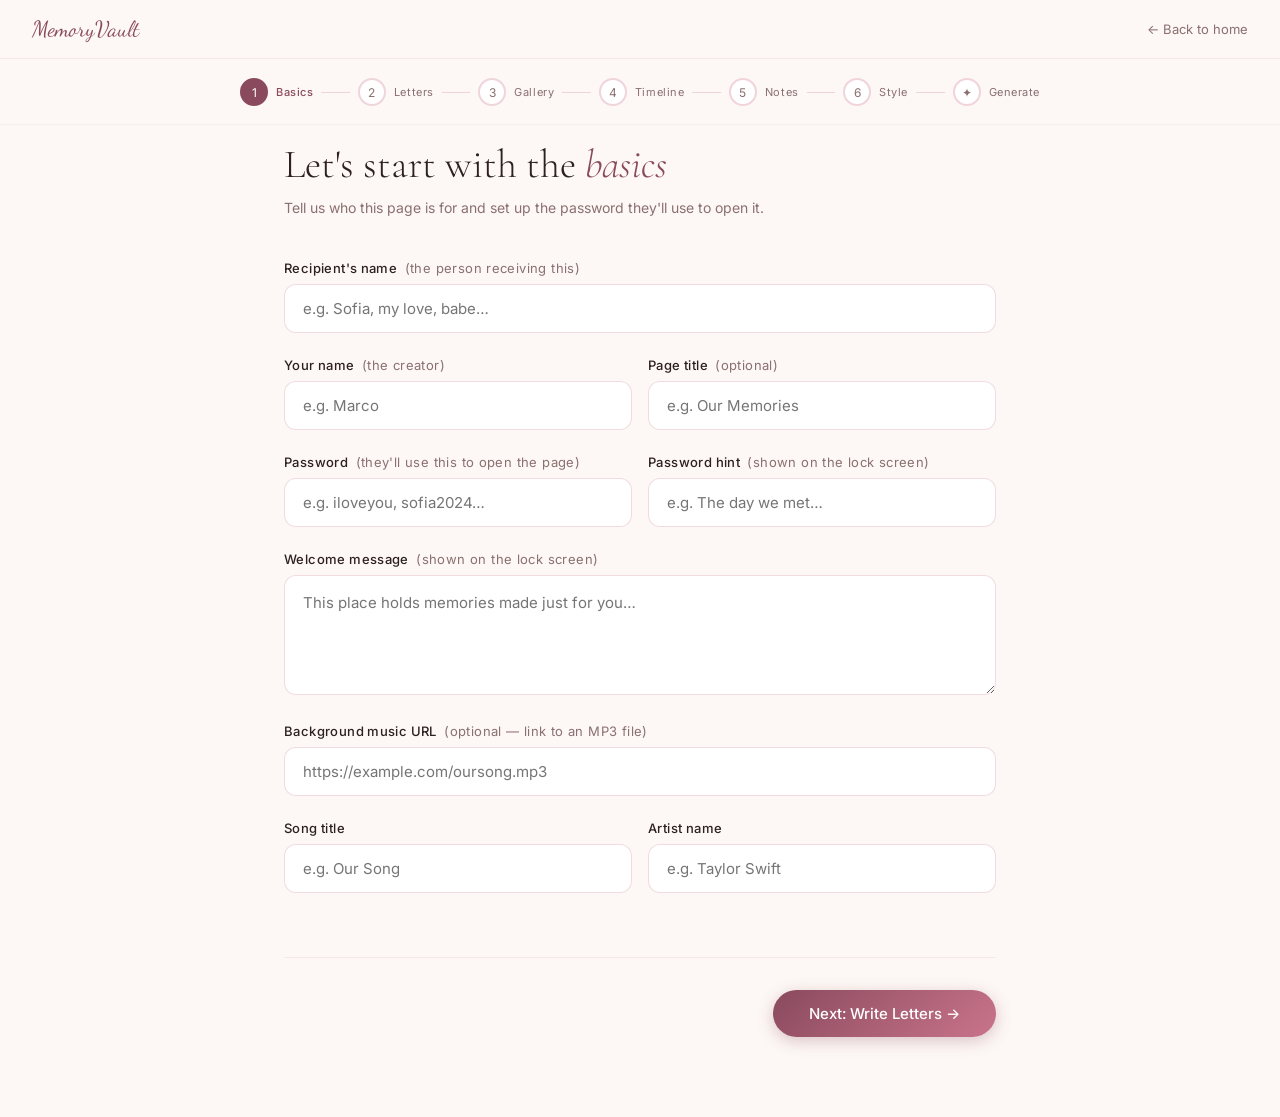
==== create.html @ 29fa3f4a "initial commit" ====
<!DOCTYPE html>
<html lang="en">
<head>
<meta charset="UTF-8">
<meta name="viewport" content="width=device-width, initial-scale=1.0">
<title>Create Your Memory Page — MemoryVault</title>
<link rel="preconnect" href="https://fonts.googleapis.com">
<link rel="preconnect" href="https://fonts.gstatic.com" crossorigin>
<link href="https://fonts.googleapis.com/css2?family=Cormorant+Garamond:ital,wght@0,300;0,400;0,600;1,300;1,400&family=Dancing+Script:wght@500;700&family=Inter:wght@300;400;500&display=swap" rel="stylesheet">
<style>
:root{
  --rose:#c9748a;--rose-light:#f0d4dc;--rose-dark:#8a4a5e;
  --blush:#f9eef1;--ivory:#fdf8f5;--ink:#2d2020;--muted:#8a7070;
  --gold:#c8a96e;--gold-light:#f5ecd8;--warm-light:#ede0d4;
}
*{margin:0;padding:0;box-sizing:border-box;}
body{font-family:'Inter',sans-serif;background:var(--ivory);color:var(--ink);min-height:100vh;}

/* ── TOP BAR ── */
.topbar{
  position:fixed;top:0;left:0;right:0;z-index:100;
  background:rgba(253,248,245,0.92);backdrop-filter:blur(16px);
  border-bottom:1px solid rgba(201,116,138,0.12);
  padding:16px 32px;display:flex;align-items:center;justify-content:space-between;
}
.topbar-logo{font-family:'Dancing Script',cursive;font-size:22px;color:var(--rose-dark);}
.topbar-back{
  font-size:13px;color:var(--muted);text-decoration:none;
  display:flex;align-items:center;gap:6px;transition:color 0.2s;
}
.topbar-back:hover{color:var(--rose-dark);}

/* ── PROGRESS ── */
.progress-wrap{
  position:fixed;top:60px;left:0;right:0;z-index:99;
  background:rgba(253,248,245,0.95);backdrop-filter:blur(8px);
  border-bottom:1px solid rgba(201,116,138,0.08);
  padding:12px 32px;
}
.progress-steps{display:flex;align-items:center;gap:0;max-width:800px;margin:0 auto;}
.pstep{
  display:flex;align-items:center;gap:8px;flex:1;
  cursor:pointer;padding:6px 0;position:relative;
}
.pstep-dot{
  width:28px;height:28px;border-radius:50%;border:2px solid var(--rose-light);
  display:flex;align-items:center;justify-content:center;
  font-size:12px;color:var(--muted);background:white;
  transition:all 0.3s;flex-shrink:0;
}
.pstep.active .pstep-dot{background:var(--rose-dark);border-color:var(--rose-dark);color:white;}
.pstep.done .pstep-dot{background:var(--rose-light);border-color:var(--rose);color:var(--rose-dark);}
.pstep-label{font-size:11px;color:var(--muted);letter-spacing:0.05em;white-space:nowrap;}
.pstep.active .pstep-label{color:var(--rose-dark);font-weight:500;}
.pstep-line{flex:1;height:1px;background:var(--rose-light);margin:0 8px;}
.pstep.done .pstep-line{background:var(--rose);}

/* ── MAIN ── */
.main{padding:140px 24px 80px;max-width:760px;margin:0 auto;}

.step-panel{display:none;}
.step-panel.active{display:block;animation:fadeSlide 0.4s ease;}
@keyframes fadeSlide{from{opacity:0;transform:translateY(16px);}to{opacity:1;transform:translateY(0);}}

.step-heading{
  font-family:'Cormorant Garamond',serif;
  font-size:40px;font-weight:300;color:var(--ink);margin-bottom:8px;
}
.step-heading em{color:var(--rose-dark);}
.step-sub{font-size:14px;color:var(--muted);line-height:1.7;margin-bottom:40px;}

/* ── FORM ELEMENTS ── */
.field{margin-bottom:24px;}
.field label{display:block;font-size:13px;font-weight:500;color:var(--ink);margin-bottom:8px;letter-spacing:0.03em;}
.field label span{color:var(--muted);font-weight:400;margin-left:4px;}
input[type=text],input[type=password],input[type=url],
input[type=email],textarea,select{
  width:100%;background:white;
  border:1.5px solid rgba(201,116,138,0.25);border-radius:12px;
  padding:14px 18px;font-family:'Inter',sans-serif;font-size:15px;color:var(--ink);
  outline:none;transition:border-color 0.25s,box-shadow 0.25s;
  -webkit-appearance:none;
}
input:focus,textarea:focus,select:focus{
  border-color:var(--rose);box-shadow:0 0 0 3px rgba(201,116,138,0.12);
}
textarea{resize:vertical;min-height:120px;line-height:1.7;}
select{cursor:pointer;background-image:url("data:image/svg+xml,%3Csvg xmlns='http://www.w3.org/2000/svg' width='16' height='16' viewBox='0 0 24 24' fill='none' stroke='%238a7070' stroke-width='2'%3E%3Cpath d='M6 9l6 6 6-6'/%3E%3C/svg%3E");background-repeat:no-repeat;background-position:right 14px center;}

.field-row{display:grid;grid-template-columns:1fr 1fr;gap:16px;}
@media(max-width:600px){.field-row{grid-template-columns:1fr;}}

/* ── PHOTO ENTRY ── */
.photo-entries{display:flex;flex-direction:column;gap:16px;}
.photo-entry{
  background:white;border:1.5px solid rgba(201,116,138,0.2);
  border-radius:16px;padding:20px;position:relative;
}
.photo-entry-header{
  display:flex;align-items:center;justify-content:space-between;margin-bottom:16px;
}
.photo-entry-num{
  font-family:'Dancing Script',cursive;font-size:18px;color:var(--rose-dark);
}
.remove-btn{
  background:none;border:none;cursor:pointer;font-size:18px;
  color:var(--muted);transition:color 0.2s;padding:4px;
}
.remove-btn:hover{color:#c0392b;}
.add-btn{
  display:flex;align-items:center;justify-content:center;gap:8px;
  width:100%;padding:14px;border:1.5px dashed rgba(201,116,138,0.35);
  border-radius:12px;background:none;cursor:pointer;
  font-size:14px;color:var(--rose-dark);transition:background 0.2s,border-color 0.2s;
  font-family:'Inter',sans-serif;
}
.add-btn:hover{background:var(--blush);border-color:var(--rose);}

/* ── THEME PICKER ── */
.theme-grid{display:grid;grid-template-columns:repeat(auto-fit,minmax(120px,1fr));gap:12px;margin-top:8px;}
.theme-opt{
  border:2px solid transparent;border-radius:14px;padding:16px 12px;
  text-align:center;cursor:pointer;transition:all 0.25s;background:white;
  box-shadow:0 2px 10px rgba(0,0,0,0.06);
}
.theme-opt:hover{transform:translateY(-3px);}
.theme-opt.selected{border-color:var(--rose-dark);box-shadow:0 4px 20px rgba(138,74,94,0.2);}
.theme-swatch{width:40px;height:40px;border-radius:50%;margin:0 auto 10px;display:flex;align-items:center;justify-content:center;font-size:18px;}
.theme-name{font-size:12px;color:var(--ink);font-weight:500;letter-spacing:0.03em;}

/* ── NAV BUTTONS ── */
.step-nav{
  display:flex;align-items:center;justify-content:space-between;
  margin-top:40px;padding-top:32px;
  border-top:1px solid rgba(201,116,138,0.12);
}
.btn-secondary{
  background:none;border:1.5px solid rgba(201,116,138,0.3);border-radius:30px;
  padding:12px 28px;font-size:15px;color:var(--rose-dark);cursor:pointer;
  font-family:'Inter',sans-serif;transition:background 0.2s;
}
.btn-secondary:hover{background:var(--rose-light);}
.btn-primary{
  background:linear-gradient(135deg,var(--rose-dark),var(--rose));
  border:none;border-radius:30px;padding:14px 36px;
  font-size:15px;color:white;cursor:pointer;font-family:'Inter',sans-serif;
  transition:transform 0.2s,box-shadow 0.2s;font-weight:500;
  box-shadow:0 4px 16px rgba(138,74,94,0.3);
}
.btn-primary:hover{transform:translateY(-2px);box-shadow:0 8px 24px rgba(138,74,94,0.4);}
.btn-primary:disabled{opacity:0.5;cursor:not-allowed;transform:none;}

/* ── LETTER ENTRIES ── */
.letter-entries{display:flex;flex-direction:column;gap:16px;}
.letter-entry{background:white;border:1.5px solid rgba(201,116,138,0.2);border-radius:16px;padding:24px;}

/* ── TIMELINE ENTRIES ── */
.timeline-entries{display:flex;flex-direction:column;gap:12px;}
.timeline-entry-form{
  background:white;border:1.5px solid rgba(201,116,138,0.2);
  border-radius:12px;padding:16px 20px;display:grid;
  grid-template-columns:140px 1fr auto;gap:12px;align-items:start;
}
@media(max-width:600px){.timeline-entry-form{grid-template-columns:1fr;}}

/* ── STICKY ENTRIES ── */
.sticky-entries{display:flex;flex-direction:column;gap:12px;}
.sticky-entry-form{
  background:white;border:1.5px solid rgba(201,116,138,0.2);
  border-radius:12px;padding:16px 20px;
  display:grid;grid-template-columns:1fr 120px auto;gap:12px;align-items:start;
}
@media(max-width:600px){.sticky-entry-form{grid-template-columns:1fr;}}

/* ── GENERATE SCREEN ── */
.generate-box{
  background:linear-gradient(160deg,#1a0a0e,#2d1018);
  border-radius:24px;padding:60px 48px;text-align:center;
  box-shadow:0 24px 80px rgba(0,0,0,0.2);
}
.generate-icon{font-size:56px;margin-bottom:24px;}
.generate-title{
  font-family:'Cormorant Garamond',serif;font-size:40px;font-weight:300;font-style:italic;
  color:#f5dde4;margin-bottom:16px;
}
.generate-sub{font-size:15px;color:rgba(245,221,228,0.6);line-height:1.8;margin-bottom:40px;}
.generate-link-box{
  background:rgba(255,255,255,0.07);border:1px solid rgba(201,116,138,0.3);
  border-radius:12px;padding:18px 20px;
  display:flex;align-items:center;gap:12px;margin-bottom:20px;
}
.generate-link-url{
  flex:1;font-size:13px;color:rgba(245,221,228,0.8);word-break:break-all;text-align:left;
  font-family:'Inter',sans-serif;
}
.copy-btn{
  background:var(--rose-dark);color:white;border:none;border-radius:8px;
  padding:10px 18px;font-size:13px;cursor:pointer;white-space:nowrap;
  font-family:'Inter',sans-serif;transition:background 0.2s;flex-shrink:0;
}
.copy-btn:hover{background:var(--rose);}
.copy-btn.copied{background:#2e7d32;}
.generate-note{font-size:13px;color:rgba(201,116,138,0.5);line-height:1.7;}
.btn-preview{
  display:inline-block;margin-top:24px;
  background:rgba(255,255,255,0.08);border:1px solid rgba(201,116,138,0.3);
  color:rgba(245,221,228,0.8);border-radius:30px;
  padding:12px 32px;font-size:14px;text-decoration:none;
  transition:background 0.2s;cursor:pointer;font-family:'Inter',sans-serif;
}
.btn-preview:hover{background:rgba(255,255,255,0.14);}
.btn-new{
  display:inline-block;margin-top:12px;
  color:rgba(201,116,138,0.6);font-size:13px;cursor:pointer;
  text-decoration:underline;text-underline-offset:3px;
  background:none;border:none;font-family:'Inter',sans-serif;
}

/* ── PROGRESS BAR LOADING ── */
.spinner{
  width:40px;height:40px;border:3px solid rgba(201,116,138,0.2);
  border-top-color:var(--rose);border-radius:50%;
  animation:spin 0.8s linear infinite;margin:0 auto 24px;
}
@keyframes spin{to{transform:rotate(360deg);}}
</style>
</head>
<body>

<div class="topbar">
  <div class="topbar-logo">MemoryVault</div>
  <a href="index.html" class="topbar-back">← Back to home</a>
</div>

<!-- PROGRESS BAR -->
<div class="progress-wrap">
  <div class="progress-steps" id="progressSteps">
    <div class="pstep active" onclick="goToStep(0)">
      <div class="pstep-dot">1</div>
      <div class="pstep-label">Basics</div>
    </div>
    <div class="pstep-line"></div>
    <div class="pstep" onclick="goToStep(1)">
      <div class="pstep-dot">2</div>
      <div class="pstep-label">Letters</div>
    </div>
    <div class="pstep-line"></div>
    <div class="pstep" onclick="goToStep(2)">
      <div class="pstep-dot">3</div>
      <div class="pstep-label">Gallery</div>
    </div>
    <div class="pstep-line"></div>
    <div class="pstep" onclick="goToStep(3)">
      <div class="pstep-dot">4</div>
      <div class="pstep-label">Timeline</div>
    </div>
    <div class="pstep-line"></div>
    <div class="pstep" onclick="goToStep(4)">
      <div class="pstep-dot">5</div>
      <div class="pstep-label">Notes</div>
    </div>
    <div class="pstep-line"></div>
    <div class="pstep" onclick="goToStep(5)">
      <div class="pstep-dot">6</div>
      <div class="pstep-label">Style</div>
    </div>
    <div class="pstep-line"></div>
    <div class="pstep" onclick="goToStep(6)">
      <div class="pstep-dot">✦</div>
      <div class="pstep-label">Generate</div>
    </div>
  </div>
</div>

<main class="main">

  <!-- ══ STEP 0: BASICS ══ -->
  <div class="step-panel active" id="step-0">
    <h2 class="step-heading">Let's start with the <em>basics</em></h2>
    <p class="step-sub">Tell us who this page is for and set up the password they'll use to open it.</p>

    <div class="field">
      <label>Recipient's name <span>(the person receiving this)</span></label>
      <input type="text" id="recipientName" placeholder="e.g. Sofia, my love, babe…">
    </div>
    <div class="field-row">
      <div class="field">
        <label>Your name <span>(the creator)</span></label>
        <input type="text" id="creatorName" placeholder="e.g. Marco">
      </div>
      <div class="field">
        <label>Page title <span>(optional)</span></label>
        <input type="text" id="pageTitle" placeholder="e.g. Our Memories">
      </div>
    </div>
    <div class="field-row">
      <div class="field">
        <label>Password <span>(they'll use this to open the page)</span></label>
        <input type="text" id="pagePassword" placeholder="e.g. iloveyou, sofia2024…">
      </div>
      <div class="field">
        <label>Password hint <span>(shown on the lock screen)</span></label>
        <input type="text" id="passwordHint" placeholder="e.g. The day we met…">
      </div>
    </div>
    <div class="field">
      <label>Welcome message <span>(shown on the lock screen)</span></label>
      <textarea id="lockMessage" rows="2" placeholder="This place holds memories made just for you…"></textarea>
    </div>
    <div class="field">
      <label>Background music URL <span>(optional — link to an MP3 file)</span></label>
      <input type="url" id="musicUrl" placeholder="https://example.com/oursong.mp3">
    </div>
    <div class="field-row">
      <div class="field">
        <label>Song title</label>
        <input type="text" id="musicTitle" placeholder="e.g. Our Song">
      </div>
      <div class="field">
        <label>Artist name</label>
        <input type="text" id="musicArtist" placeholder="e.g. Taylor Swift">
      </div>
    </div>

    <div class="step-nav">
      <div></div>
      <button class="btn-primary" onclick="nextStep()">Next: Write Letters →</button>
    </div>
  </div>

  <!-- ══ STEP 1: LETTERS ══ -->
  <div class="step-panel" id="step-1">
    <h2 class="step-heading">Your <em>letters</em></h2>
    <p class="step-sub">Write one or more heartfelt letters. Each appears in a clickable envelope on the page. You can add up to 6.</p>

    <div class="letter-entries" id="letterEntries"></div>
    <button class="add-btn" onclick="addLetter()" id="addLetterBtn">+ Add another letter</button>

    <div class="step-nav">
      <button class="btn-secondary" onclick="prevStep()">← Back</button>
      <button class="btn-primary" onclick="nextStep()">Next: Add Photos →</button>
    </div>
  </div>

  <!-- ══ STEP 2: GALLERY ══ -->
  <div class="step-panel" id="step-2">
    <h2 class="step-heading">Photo <em>gallery</em></h2>
    <p class="step-sub">Add photo URLs with captions and memories. Use image hosting like Imgur, Google Photos (direct link), or any public image URL. You can add up to 12.</p>

    <div class="photo-entries" id="photoEntries"></div>
    <button class="add-btn" onclick="addPhoto()" id="addPhotoBtn">+ Add another photo</button>

    <div class="step-nav">
      <button class="btn-secondary" onclick="prevStep()">← Back</button>
      <button class="btn-primary" onclick="nextStep()">Next: Timeline →</button>
    </div>
  </div>

  <!-- ══ STEP 3: TIMELINE ══ -->
  <div class="step-panel" id="step-3">
    <h2 class="step-heading">Memory <em>timeline</em></h2>
    <p class="step-sub">Add the milestones of your story — big and small. Each entry appears as an animated card on a scrolling timeline.</p>

    <div class="timeline-entries" id="timelineEntries"></div>
    <button class="add-btn" onclick="addTimeline()">+ Add another moment</button>

    <div class="step-nav">
      <button class="btn-secondary" onclick="prevStep()">← Back</button>
      <button class="btn-primary" onclick="nextStep()">Next: Sticky Notes →</button>
    </div>
  </div>

  <!-- ══ STEP 4: STICKY NOTES ══ -->
  <div class="step-panel" id="step-4">
    <h2 class="step-heading">Little <em>notes</em></h2>
    <p class="step-sub">Short things you never want to forget — inside jokes, quotes, tiny moments. They appear as colorful sticky notes.</p>

    <div class="sticky-entries" id="stickyEntries"></div>
    <button class="add-btn" onclick="addSticky()">+ Add another note</button>

    <div class="step-nav">
      <button class="btn-secondary" onclick="prevStep()">← Back</button>
      <button class="btn-primary" onclick="nextStep()">Next: Style →</button>
    </div>
  </div>

  <!-- ══ STEP 5: THEME ══ -->
  <div class="step-panel" id="step-5">
    <h2 class="step-heading">Choose your <em>style</em></h2>
    <p class="step-sub">Pick a color theme that feels right for this page.</p>

    <div class="theme-grid" id="themeGrid"></div>

    <div style="margin-top:40px">
      <div class="field">
        <label>Final message <span>(shown at the very end of the page)</span></label>
        <textarea id="finalMessage" rows="5" placeholder="If you've made it all the way here — you know how much you mean to me…"></textarea>
      </div>
      <div class="field">
        <label>Closing signature</label>
        <input type="text" id="finalSign" placeholder="e.g. Forever yours 🌹, With all my love…">
      </div>
    </div>

    <div class="step-nav">
      <button class="btn-secondary" onclick="prevStep()">← Back</button>
      <button class="btn-primary" onclick="nextStep()">Generate My Page ✦</button>
    </div>
  </div>

  <!-- ══ STEP 6: GENERATE ══ -->
  <div class="step-panel" id="step-6">
    <div class="generate-box" id="generateBox">
      <div class="generate-icon">🌹</div>
      <div class="generate-title">Your memory page is ready.</div>
      <p class="generate-sub">
        Copy the link below and send it to <span id="genRecipient">them</span>.<br>
        They'll enter the password you set to step inside.
      </p>
      <div class="generate-link-box">
        <div class="generate-link-url" id="generatedUrl">Generating…</div>
        <button class="copy-btn" id="copyBtn" onclick="copyLink()">Copy</button>
      </div>
      <p class="generate-note">
        📌 Save this link — it contains all your content.<br>
        No account or server needed. The link works anywhere.
      </p>
      <br>
      <a id="previewBtn" class="btn-preview" target="_blank">Open Preview ↗</a>
      <br>
      <button class="btn-new" onclick="startOver()">Create a new page</button>
    </div>
  </div>

</main>

<script>
/* ══════════════════════════════════
   THEMES
   ══════════════════════════════════ */
const THEMES = [
  { id:'rose',    name:'Rose',    emoji:'🌹', primary:'#c9748a', dark:'#8a4a5e', light:'#f0d4dc', bg:'#f9eef1' },
  { id:'ocean',   name:'Ocean',   emoji:'🌊', primary:'#5b8db8', dark:'#2c5f8a', light:'#d4e8f5', bg:'#eef5fb' },
  { id:'forest',  name:'Forest',  emoji:'🌿', primary:'#5a8a6a', dark:'#2e5e40', light:'#d4eedd', bg:'#eef7f1' },
  { id:'gold',    name:'Gold',    emoji:'✨', primary:'#c8a96e', dark:'#8a6e3a', light:'#f5ecd8', bg:'#fdf8ef' },
  { id:'lavender',name:'Lavender',emoji:'💜', primary:'#9b7ec8', dark:'#6a4e9e', light:'#e8daf5', bg:'#f5eefb' },
  { id:'blush',   name:'Blush',   emoji:'🌸', primary:'#e89cb0', dark:'#b06080', light:'#fce0ea', bg:'#fff0f4' },
];

let selectedTheme = 'rose';

function buildThemeGrid(){
  const g = document.getElementById('themeGrid');
  THEMES.forEach(t => {
    const el = document.createElement('div');
    el.className = 'theme-opt' + (t.id === selectedTheme ? ' selected' : '');
    el.innerHTML = `
      <div class="theme-swatch" style="background:linear-gradient(135deg,${t.light},${t.primary})">${t.emoji}</div>
      <div class="theme-name">${t.name}</div>`;
    el.onclick = () => {
      document.querySelectorAll('.theme-opt').forEach(x => x.classList.remove('selected'));
      el.classList.add('selected');
      selectedTheme = t.id;
    };
    g.appendChild(el);
  });
}

/* ══════════════════════════════════
   STEP NAVIGATION
   ══════════════════════════════════ */
let currentStep = 0;
const TOTAL_STEPS = 7;

function goToStep(n){
  document.querySelectorAll('.step-panel').forEach(p => p.classList.remove('active'));
  document.getElementById(`step-${n}`).classList.add('active');

  const psteps = document.querySelectorAll('.pstep');
  psteps.forEach((p, i) => {
    p.classList.remove('active','done');
    if(i === n) p.classList.add('active');
    else if(i < n) p.classList.add('done');
  });

  currentStep = n;
  window.scrollTo({top:0,behavior:'smooth'});

  if(n === 6) generatePage();
}

function nextStep(){ if(currentStep < TOTAL_STEPS-1) goToStep(currentStep+1); }
function prevStep(){ if(currentStep > 0) goToStep(currentStep-1); }

/* ══════════════════════════════════
   DYNAMIC ENTRIES
   ══════════════════════════════════ */

// — LETTERS —
let letterCount = 0;
function addLetter(){
  if(letterCount >= 6){ alert('Maximum 6 letters allowed.'); return; }
  const idx = letterCount++;
  const container = document.getElementById('letterEntries');
  const div = document.createElement('div');
  div.className = 'letter-entry';
  div.id = `letter-${idx}`;
  div.innerHTML = `
    <div class="photo-entry-header">
      <div class="photo-entry-num">Letter ${idx+1}</div>
      <button class="remove-btn" onclick="removeEntry('letter-${idx}','letterCount')">✕</button>
    </div>
    <div class="field">
      <label>Label <span>(shown on the envelope)</span></label>
      <input type="text" id="l-label-${idx}" placeholder="e.g. The First Letter, A Letter for the Hard Days…">
    </div>
    <div class="field-row">
      <div class="field">
        <label>Occasion <span>(small text above label)</span></label>
        <input type="text" id="l-occasion-${idx}" placeholder="e.g. In the early days">
      </div>
      <div class="field">
        <label>Seal emoji</label>
        <input type="text" id="l-seal-${idx}" placeholder="💌" style="max-width:80px">
      </div>
    </div>
    <div class="field">
      <label>Salutation</label>
      <input type="text" id="l-salutation-${idx}" placeholder="e.g. My dearest,">
    </div>
    <div class="field">
      <label>Letter body</label>
      <textarea id="l-body-${idx}" rows="6" placeholder="Write your letter here…"></textarea>
    </div>
    <div class="field">
      <label>Closing</label>
      <input type="text" id="l-closing-${idx}" placeholder="e.g. With all my love">
    </div>`;
  container.appendChild(div);
  document.getElementById('addLetterBtn').style.display = letterCount >= 6 ? 'none' : 'flex';
}

// — PHOTOS —
let photoCount = 0;
function addPhoto(){
  if(photoCount >= 12){ alert('Maximum 12 photos allowed.'); return; }
  const idx = photoCount++;
  const container = document.getElementById('photoEntries');
  const div = document.createElement('div');
  div.className = 'photo-entry';
  div.id = `photo-${idx}`;
  div.innerHTML = `
    <div class="photo-entry-header">
      <div class="photo-entry-num">Photo ${idx+1}</div>
      <button class="remove-btn" onclick="removeEntry('photo-${idx}','photoCount')">✕</button>
    </div>
    <div class="field">
      <label>Image URL</label>
      <input type="url" id="p-src-${idx}" placeholder="https://i.imgur.com/yourphoto.jpg">
    </div>
    <div class="field-row">
      <div class="field">
        <label>Caption</label>
        <input type="text" id="p-caption-${idx}" placeholder="The day everything changed">
      </div>
      <div class="field">
        <label>Date</label>
        <input type="text" id="p-date-${idx}" placeholder="March 2023">
      </div>
    </div>
    <div class="field-row">
      <div class="field">
        <label>Location</label>
        <input type="text" id="p-location-${idx}" placeholder="By the sea">
      </div>
      <div class="field">
        <label>Taller card? <span>(for portrait photos)</span></label>
        <select id="p-tall-${idx}">
          <option value="false">Normal</option>
          <option value="true">Tall</option>
        </select>
      </div>
    </div>
    <div class="field">
      <label>Memory note <span>(shown in the lightbox)</span></label>
      <textarea id="p-desc-${idx}" rows="2" placeholder="I remember how the light fell that day…"></textarea>
    </div>`;
  container.appendChild(div);
  document.getElementById('addPhotoBtn').style.display = photoCount >= 12 ? 'none' : 'flex';
}

// — TIMELINE —
let timelineCount = 0;
const timelineEmojis = ['✨','💬','🌊','🍂','❄️','🌱','💌','🎉','🌙','☕','🌅','🎵'];
function addTimeline(){
  const idx = timelineCount++;
  const container = document.getElementById('timelineEntries');
  const div = document.createElement('div');
  div.className = 'timeline-entry-form';
  div.id = `tl-${idx}`;
  div.innerHTML = `
    <div class="field" style="margin:0">
      <label style="margin-bottom:4px">Date / Period</label>
      <input type="text" id="tl-date-${idx}" placeholder="Summer 2023">
    </div>
    <div style="display:flex;flex-direction:column;gap:8px">
      <div class="field" style="margin:0">
        <label style="margin-bottom:4px">Title</label>
        <input type="text" id="tl-title-${idx}" placeholder="When We First Met">
      </div>
      <div class="field" style="margin:0">
        <label style="margin-bottom:4px">Story</label>
        <textarea id="tl-text-${idx}" rows="2" placeholder="What happened…" style="min-height:60px"></textarea>
      </div>
    </div>
    <div style="display:flex;flex-direction:column;gap:8px;align-items:center">
      <select id="tl-emoji-${idx}" style="width:70px;text-align:center;font-size:20px;padding:8px 4px;">
        ${timelineEmojis.map(e=>`<option value="${e}">${e}</option>`).join('')}
      </select>
      <button class="remove-btn" onclick="removeEntry('tl-${idx}')">✕</button>
    </div>`;
  container.appendChild(div);
}

// — STICKIES —
let stickyCount = 0;
const stickyColors = [
  {label:'Yellow',value:'#fff9c4'},
  {label:'Pink',value:'#fce4ec'},
  {label:'Green',value:'#e8f5e9'},
  {label:'Blue',value:'#e3f2fd'},
  {label:'Purple',value:'#f3e5f5'},
  {label:'Peach',value:'#fbe9e7'},
];
function addSticky(){
  const idx = stickyCount++;
  const container = document.getElementById('stickyEntries');
  const div = document.createElement('div');
  div.className = 'sticky-entry-form';
  div.id = `st-${idx}`;
  div.innerHTML = `
    <div class="field" style="margin:0">
      <label style="margin-bottom:4px">Note</label>
      <textarea id="st-text-${idx}" rows="3" placeholder="The way you laugh when something genuinely surprises you…" style="min-height:80px"></textarea>
    </div>
    <div class="field" style="margin:0">
      <label style="margin-bottom:4px">Color</label>
      <select id="st-color-${idx}">
        ${stickyColors.map(c=>`<option value="${c.value}">${c.label}</option>`).join('')}
      </select>
    </div>
    <button class="remove-btn" onclick="removeEntry('st-${idx}')" style="margin-top:24px">✕</button>`;
  container.appendChild(div);
}

function removeEntry(id){
  const el = document.getElementById(id);
  if(el) el.remove();
}

/* ══════════════════════════════════
   COLLECT FORM DATA
   ══════════════════════════════════ */
function collectData(){
  const data = {
    recipient: v('recipientName') || 'my love',
    creator:   v('creatorName')   || 'Someone who loves you',
    title:     v('pageTitle')     || 'Our Memories',
    password:  v('pagePassword')  || 'iloveyou',
    hint:      v('passwordHint')  || '',
    lockMsg:   v('lockMessage')   || 'This place holds memories made just for you.',
    music:     { title: v('musicTitle')||'Our Song', artist: v('musicArtist')||'', src: v('musicUrl')||'' },
    theme:     selectedTheme,
    finalMsg:  v('finalMessage')  || 'If you\'ve made it all the way here — you know how much you mean to me.',
    finalSign: v('finalSign')     || 'Forever yours 🌹',
    letters:   [],
    photos:    [],
    timeline:  [],
    stickies:  [],
  };

  // letters
  for(let i=0;i<letterCount;i++){
    const el = document.getElementById(`letter-${i}`);
    if(!el) continue;
    data.letters.push({
      label:      v(`l-label-${i}`)      || `Letter ${i+1}`,
      occasion:   v(`l-occasion-${i}`)   || '',
      seal:       v(`l-seal-${i}`)       || '💌',
      salutation: v(`l-salutation-${i}`) || 'My dearest,',
      body:       v(`l-body-${i}`)       || '',
      closing:    v(`l-closing-${i}`)    || 'With love',
    });
  }

  // photos
  for(let i=0;i<photoCount;i++){
    const el = document.getElementById(`photo-${i}`);
    if(!el) continue;
    data.photos.push({
      src:      v(`p-src-${i}`)      || '',
      caption:  v(`p-caption-${i}`)  || '',
      date:     v(`p-date-${i}`)     || '',
      location: v(`p-location-${i}`) || '',
      desc:     v(`p-desc-${i}`)     || '',
      tall:     v(`p-tall-${i}`)     === 'true',
    });
  }

  // timeline
  for(let i=0;i<timelineCount;i++){
    const el = document.getElementById(`tl-${i}`);
    if(!el) continue;
    data.timeline.push({
      date:  v(`tl-date-${i}`)  || '',
      title: v(`tl-title-${i}`) || '',
      text:  v(`tl-text-${i}`)  || '',
      emoji: v(`tl-emoji-${i}`) || '✨',
    });
  }

  // stickies
  for(let i=0;i<stickyCount;i++){
    const el = document.getElementById(`st-${i}`);
    if(!el) continue;
    data.stickies.push({
      text:  v(`st-text-${i}`)  || '',
      color: v(`st-color-${i}`) || '#fff9c4',
    });
  }

  return data;
}

function v(id){
  const el = document.getElementById(id);
  return el ? el.value.trim() : '';
}

/* ══════════════════════════════════
   GENERATE PAGE
   ══════════════════════════════════ */
function generatePage(){
  const data = collectData();
  document.getElementById('genRecipient').textContent = data.recipient;

  // Compress data to URL-safe base64
  const json    = JSON.stringify(data);
  const encoded = btoa(unescape(encodeURIComponent(json)));

  // Build the shareable URL pointing to view.html
  const base = window.location.origin + window.location.pathname.replace(/[^/]*$/, '');
  const url     = `${base}view.html?d=${encoded}`;

  document.getElementById('generatedUrl').textContent = url;
  document.getElementById('previewBtn').href          = url;
  document.getElementById('copyBtn').textContent      = 'Copy';
  document.getElementById('copyBtn').classList.remove('copied');
}

function copyLink(){
  const url = document.getElementById('generatedUrl').textContent;
  navigator.clipboard.writeText(url).then(()=>{
    const btn = document.getElementById('copyBtn');
    btn.textContent = 'Copied ✓';
    btn.classList.add('copied');
    setTimeout(()=>{ btn.textContent='Copy'; btn.classList.remove('copied'); }, 3000);
  });
}

function startOver(){
  if(confirm('Start fresh? This will clear everything.')){
    window.location.reload();
  }
}

/* ══════════════════════════════════
   INIT
   ══════════════════════════════════ */
// Seed default entries so the form isn't empty
addLetter();
addPhoto();
addTimeline();
addTimeline();
addSticky();
addSticky();
buildThemeGrid();
</script>
</body>
</html>
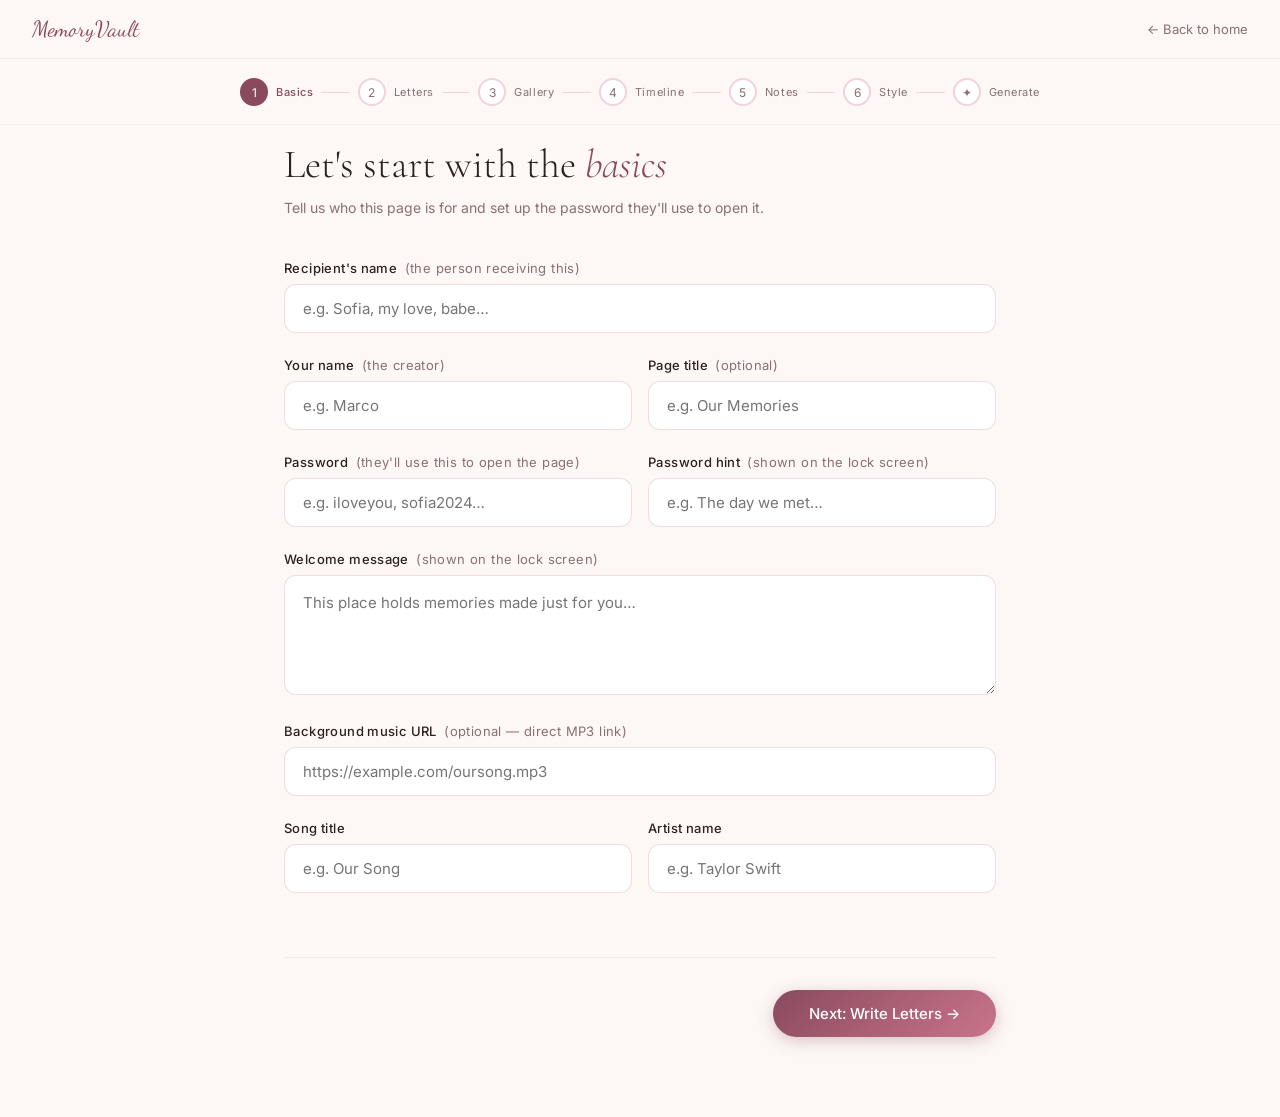
==== commit f54112c1: "Updated website with new code" ====
--- a/create.html
+++ b/create.html
@@ -16,7 +16,6 @@
 *{margin:0;padding:0;box-sizing:border-box;}
 body{font-family:'Inter',sans-serif;background:var(--ivory);color:var(--ink);min-height:100vh;}
 
-/* ── TOP BAR ── */
 .topbar{
   position:fixed;top:0;left:0;right:0;z-index:100;
   background:rgba(253,248,245,0.92);backdrop-filter:blur(16px);
@@ -24,29 +23,20 @@
   padding:16px 32px;display:flex;align-items:center;justify-content:space-between;
 }
 .topbar-logo{font-family:'Dancing Script',cursive;font-size:22px;color:var(--rose-dark);}
-.topbar-back{
-  font-size:13px;color:var(--muted);text-decoration:none;
-  display:flex;align-items:center;gap:6px;transition:color 0.2s;
-}
+.topbar-back{font-size:13px;color:var(--muted);text-decoration:none;display:flex;align-items:center;gap:6px;transition:color 0.2s;}
 .topbar-back:hover{color:var(--rose-dark);}
 
-/* ── PROGRESS ── */
 .progress-wrap{
   position:fixed;top:60px;left:0;right:0;z-index:99;
   background:rgba(253,248,245,0.95);backdrop-filter:blur(8px);
-  border-bottom:1px solid rgba(201,116,138,0.08);
-  padding:12px 32px;
+  border-bottom:1px solid rgba(201,116,138,0.08);padding:12px 32px;
 }
 .progress-steps{display:flex;align-items:center;gap:0;max-width:800px;margin:0 auto;}
-.pstep{
-  display:flex;align-items:center;gap:8px;flex:1;
-  cursor:pointer;padding:6px 0;position:relative;
-}
+.pstep{display:flex;align-items:center;gap:8px;flex:1;cursor:pointer;padding:6px 0;}
 .pstep-dot{
   width:28px;height:28px;border-radius:50%;border:2px solid var(--rose-light);
   display:flex;align-items:center;justify-content:center;
-  font-size:12px;color:var(--muted);background:white;
-  transition:all 0.3s;flex-shrink:0;
+  font-size:12px;color:var(--muted);background:white;transition:all 0.3s;flex-shrink:0;
 }
 .pstep.active .pstep-dot{background:var(--rose-dark);border-color:var(--rose-dark);color:white;}
 .pstep.done .pstep-dot{background:var(--rose-light);border-color:var(--rose);color:var(--rose-dark);}
@@ -55,58 +45,60 @@
 .pstep-line{flex:1;height:1px;background:var(--rose-light);margin:0 8px;}
 .pstep.done .pstep-line{background:var(--rose);}
 
-/* ── MAIN ── */
 .main{padding:140px 24px 80px;max-width:760px;margin:0 auto;}
-
 .step-panel{display:none;}
 .step-panel.active{display:block;animation:fadeSlide 0.4s ease;}
 @keyframes fadeSlide{from{opacity:0;transform:translateY(16px);}to{opacity:1;transform:translateY(0);}}
 
-.step-heading{
-  font-family:'Cormorant Garamond',serif;
-  font-size:40px;font-weight:300;color:var(--ink);margin-bottom:8px;
-}
+.step-heading{font-family:'Cormorant Garamond',serif;font-size:40px;font-weight:300;color:var(--ink);margin-bottom:8px;}
 .step-heading em{color:var(--rose-dark);}
 .step-sub{font-size:14px;color:var(--muted);line-height:1.7;margin-bottom:40px;}
 
-/* ── FORM ELEMENTS ── */
 .field{margin-bottom:24px;}
 .field label{display:block;font-size:13px;font-weight:500;color:var(--ink);margin-bottom:8px;letter-spacing:0.03em;}
 .field label span{color:var(--muted);font-weight:400;margin-left:4px;}
-input[type=text],input[type=password],input[type=url],
-input[type=email],textarea,select{
-  width:100%;background:white;
-  border:1.5px solid rgba(201,116,138,0.25);border-radius:12px;
+input[type=text],input[type=password],input[type=url],input[type=email],textarea,select{
+  width:100%;background:white;border:1.5px solid rgba(201,116,138,0.25);border-radius:12px;
   padding:14px 18px;font-family:'Inter',sans-serif;font-size:15px;color:var(--ink);
-  outline:none;transition:border-color 0.25s,box-shadow 0.25s;
-  -webkit-appearance:none;
-}
-input:focus,textarea:focus,select:focus{
-  border-color:var(--rose);box-shadow:0 0 0 3px rgba(201,116,138,0.12);
-}
+  outline:none;transition:border-color 0.25s,box-shadow 0.25s;-webkit-appearance:none;
+}
+input:focus,textarea:focus,select:focus{border-color:var(--rose);box-shadow:0 0 0 3px rgba(201,116,138,0.12);}
 textarea{resize:vertical;min-height:120px;line-height:1.7;}
 select{cursor:pointer;background-image:url("data:image/svg+xml,%3Csvg xmlns='http://www.w3.org/2000/svg' width='16' height='16' viewBox='0 0 24 24' fill='none' stroke='%238a7070' stroke-width='2'%3E%3Cpath d='M6 9l6 6 6-6'/%3E%3C/svg%3E");background-repeat:no-repeat;background-position:right 14px center;}
-
 .field-row{display:grid;grid-template-columns:1fr 1fr;gap:16px;}
 @media(max-width:600px){.field-row{grid-template-columns:1fr;}}
 
-/* ── PHOTO ENTRY ── */
+/* ── PHOTO UPLOAD ── */
 .photo-entries{display:flex;flex-direction:column;gap:16px;}
-.photo-entry{
-  background:white;border:1.5px solid rgba(201,116,138,0.2);
-  border-radius:16px;padding:20px;position:relative;
-}
-.photo-entry-header{
-  display:flex;align-items:center;justify-content:space-between;margin-bottom:16px;
-}
-.photo-entry-num{
-  font-family:'Dancing Script',cursive;font-size:18px;color:var(--rose-dark);
-}
-.remove-btn{
-  background:none;border:none;cursor:pointer;font-size:18px;
-  color:var(--muted);transition:color 0.2s;padding:4px;
-}
+.photo-entry{background:white;border:1.5px solid rgba(201,116,138,0.2);border-radius:16px;padding:20px;position:relative;}
+.photo-entry-header{display:flex;align-items:center;justify-content:space-between;margin-bottom:16px;}
+.photo-entry-num{font-family:'Dancing Script',cursive;font-size:18px;color:var(--rose-dark);}
+.remove-btn{background:none;border:none;cursor:pointer;font-size:18px;color:var(--muted);transition:color 0.2s;padding:4px;}
 .remove-btn:hover{color:#c0392b;}
+
+/* Upload area */
+.upload-area{
+  border:2px dashed rgba(201,116,138,0.35);border-radius:12px;
+  padding:28px 20px;text-align:center;cursor:pointer;
+  transition:background 0.2s,border-color 0.2s;position:relative;
+  background:var(--blush);
+}
+.upload-area:hover{background:#f5e0e8;border-color:var(--rose);}
+.upload-area input[type=file]{
+  position:absolute;inset:0;opacity:0;cursor:pointer;width:100%;height:100%;
+}
+.upload-icon{font-size:32px;margin-bottom:8px;}
+.upload-text{font-size:14px;color:var(--rose-dark);font-weight:500;}
+.upload-sub{font-size:12px;color:var(--muted);margin-top:4px;}
+.upload-preview{
+  width:100%;max-height:200px;object-fit:cover;border-radius:10px;
+  margin-top:12px;display:none;
+}
+.upload-progress{
+  margin-top:10px;font-size:12px;color:var(--muted);display:none;
+}
+.upload-progress.show{display:block;}
+
 .add-btn{
   display:flex;align-items:center;justify-content:center;gap:8px;
   width:100%;padding:14px;border:1.5px dashed rgba(201,116,138,0.35);
@@ -116,315 +108,193 @@
 }
 .add-btn:hover{background:var(--blush);border-color:var(--rose);}
 
-/* ── THEME PICKER ── */
+/* ── THEME ── */
 .theme-grid{display:grid;grid-template-columns:repeat(auto-fit,minmax(120px,1fr));gap:12px;margin-top:8px;}
-.theme-opt{
-  border:2px solid transparent;border-radius:14px;padding:16px 12px;
-  text-align:center;cursor:pointer;transition:all 0.25s;background:white;
-  box-shadow:0 2px 10px rgba(0,0,0,0.06);
-}
+.theme-opt{border:2px solid transparent;border-radius:14px;padding:16px 12px;text-align:center;cursor:pointer;transition:all 0.25s;background:white;box-shadow:0 2px 10px rgba(0,0,0,0.06);}
 .theme-opt:hover{transform:translateY(-3px);}
 .theme-opt.selected{border-color:var(--rose-dark);box-shadow:0 4px 20px rgba(138,74,94,0.2);}
 .theme-swatch{width:40px;height:40px;border-radius:50%;margin:0 auto 10px;display:flex;align-items:center;justify-content:center;font-size:18px;}
 .theme-name{font-size:12px;color:var(--ink);font-weight:500;letter-spacing:0.03em;}
 
 /* ── NAV BUTTONS ── */
-.step-nav{
-  display:flex;align-items:center;justify-content:space-between;
-  margin-top:40px;padding-top:32px;
-  border-top:1px solid rgba(201,116,138,0.12);
-}
-.btn-secondary{
-  background:none;border:1.5px solid rgba(201,116,138,0.3);border-radius:30px;
-  padding:12px 28px;font-size:15px;color:var(--rose-dark);cursor:pointer;
-  font-family:'Inter',sans-serif;transition:background 0.2s;
-}
+.step-nav{display:flex;align-items:center;justify-content:space-between;margin-top:40px;padding-top:32px;border-top:1px solid rgba(201,116,138,0.12);}
+.btn-secondary{background:none;border:1.5px solid rgba(201,116,138,0.3);border-radius:30px;padding:12px 28px;font-size:15px;color:var(--rose-dark);cursor:pointer;font-family:'Inter',sans-serif;transition:background 0.2s;}
 .btn-secondary:hover{background:var(--rose-light);}
-.btn-primary{
-  background:linear-gradient(135deg,var(--rose-dark),var(--rose));
-  border:none;border-radius:30px;padding:14px 36px;
-  font-size:15px;color:white;cursor:pointer;font-family:'Inter',sans-serif;
-  transition:transform 0.2s,box-shadow 0.2s;font-weight:500;
-  box-shadow:0 4px 16px rgba(138,74,94,0.3);
-}
+.btn-primary{background:linear-gradient(135deg,var(--rose-dark),var(--rose));border:none;border-radius:30px;padding:14px 36px;font-size:15px;color:white;cursor:pointer;font-family:'Inter',sans-serif;transition:transform 0.2s,box-shadow 0.2s;font-weight:500;box-shadow:0 4px 16px rgba(138,74,94,0.3);}
 .btn-primary:hover{transform:translateY(-2px);box-shadow:0 8px 24px rgba(138,74,94,0.4);}
 .btn-primary:disabled{opacity:0.5;cursor:not-allowed;transform:none;}
 
-/* ── LETTER ENTRIES ── */
+/* ── LETTER / TIMELINE / STICKY ENTRIES ── */
 .letter-entries{display:flex;flex-direction:column;gap:16px;}
 .letter-entry{background:white;border:1.5px solid rgba(201,116,138,0.2);border-radius:16px;padding:24px;}
-
-/* ── TIMELINE ENTRIES ── */
 .timeline-entries{display:flex;flex-direction:column;gap:12px;}
-.timeline-entry-form{
-  background:white;border:1.5px solid rgba(201,116,138,0.2);
-  border-radius:12px;padding:16px 20px;display:grid;
-  grid-template-columns:140px 1fr auto;gap:12px;align-items:start;
-}
+.timeline-entry-form{background:white;border:1.5px solid rgba(201,116,138,0.2);border-radius:12px;padding:16px 20px;display:grid;grid-template-columns:140px 1fr auto;gap:12px;align-items:start;}
 @media(max-width:600px){.timeline-entry-form{grid-template-columns:1fr;}}
-
-/* ── STICKY ENTRIES ── */
 .sticky-entries{display:flex;flex-direction:column;gap:12px;}
-.sticky-entry-form{
-  background:white;border:1.5px solid rgba(201,116,138,0.2);
-  border-radius:12px;padding:16px 20px;
-  display:grid;grid-template-columns:1fr 120px auto;gap:12px;align-items:start;
-}
+.sticky-entry-form{background:white;border:1.5px solid rgba(201,116,138,0.2);border-radius:12px;padding:16px 20px;display:grid;grid-template-columns:1fr 120px auto;gap:12px;align-items:start;}
 @media(max-width:600px){.sticky-entry-form{grid-template-columns:1fr;}}
 
 /* ── GENERATE SCREEN ── */
-.generate-box{
-  background:linear-gradient(160deg,#1a0a0e,#2d1018);
-  border-radius:24px;padding:60px 48px;text-align:center;
-  box-shadow:0 24px 80px rgba(0,0,0,0.2);
-}
+.generate-box{background:linear-gradient(160deg,#1a0a0e,#2d1018);border-radius:24px;padding:60px 48px;text-align:center;box-shadow:0 24px 80px rgba(0,0,0,0.2);}
+@media(max-width:500px){.generate-box{padding:40px 24px;}}
 .generate-icon{font-size:56px;margin-bottom:24px;}
-.generate-title{
-  font-family:'Cormorant Garamond',serif;font-size:40px;font-weight:300;font-style:italic;
-  color:#f5dde4;margin-bottom:16px;
-}
+.generate-title{font-family:'Cormorant Garamond',serif;font-size:40px;font-weight:300;font-style:italic;color:#f5dde4;margin-bottom:16px;}
 .generate-sub{font-size:15px;color:rgba(245,221,228,0.6);line-height:1.8;margin-bottom:40px;}
-.generate-link-box{
-  background:rgba(255,255,255,0.07);border:1px solid rgba(201,116,138,0.3);
-  border-radius:12px;padding:18px 20px;
-  display:flex;align-items:center;gap:12px;margin-bottom:20px;
-}
-.generate-link-url{
-  flex:1;font-size:13px;color:rgba(245,221,228,0.8);word-break:break-all;text-align:left;
-  font-family:'Inter',sans-serif;
-}
-.copy-btn{
-  background:var(--rose-dark);color:white;border:none;border-radius:8px;
-  padding:10px 18px;font-size:13px;cursor:pointer;white-space:nowrap;
-  font-family:'Inter',sans-serif;transition:background 0.2s;flex-shrink:0;
-}
+.generate-link-box{background:rgba(255,255,255,0.07);border:1px solid rgba(201,116,138,0.3);border-radius:12px;padding:18px 20px;display:flex;align-items:center;gap:12px;margin-bottom:20px;}
+.generate-link-url{flex:1;font-size:13px;color:rgba(245,221,228,0.8);word-break:break-all;text-align:left;font-family:'Inter',sans-serif;}
+.copy-btn{background:var(--rose-dark);color:white;border:none;border-radius:8px;padding:10px 18px;font-size:13px;cursor:pointer;white-space:nowrap;font-family:'Inter',sans-serif;transition:background 0.2s;flex-shrink:0;}
 .copy-btn:hover{background:var(--rose);}
 .copy-btn.copied{background:#2e7d32;}
 .generate-note{font-size:13px;color:rgba(201,116,138,0.5);line-height:1.7;}
-.btn-preview{
-  display:inline-block;margin-top:24px;
-  background:rgba(255,255,255,0.08);border:1px solid rgba(201,116,138,0.3);
-  color:rgba(245,221,228,0.8);border-radius:30px;
-  padding:12px 32px;font-size:14px;text-decoration:none;
-  transition:background 0.2s;cursor:pointer;font-family:'Inter',sans-serif;
-}
+.btn-preview{display:inline-block;margin-top:24px;background:rgba(255,255,255,0.08);border:1px solid rgba(201,116,138,0.3);color:rgba(245,221,228,0.8);border-radius:30px;padding:12px 32px;font-size:14px;text-decoration:none;transition:background 0.2s;cursor:pointer;font-family:'Inter',sans-serif;}
 .btn-preview:hover{background:rgba(255,255,255,0.14);}
-.btn-new{
-  display:inline-block;margin-top:12px;
-  color:rgba(201,116,138,0.6);font-size:13px;cursor:pointer;
-  text-decoration:underline;text-underline-offset:3px;
-  background:none;border:none;font-family:'Inter',sans-serif;
-}
-
-/* ── PROGRESS BAR LOADING ── */
-.spinner{
-  width:40px;height:40px;border:3px solid rgba(201,116,138,0.2);
-  border-top-color:var(--rose);border-radius:50%;
-  animation:spin 0.8s linear infinite;margin:0 auto 24px;
-}
+.btn-new{display:inline-block;margin-top:12px;color:rgba(201,116,138,0.6);font-size:13px;cursor:pointer;text-decoration:underline;text-underline-offset:3px;background:none;border:none;font-family:'Inter',sans-serif;}
+
+.spinner{width:40px;height:40px;border:3px solid rgba(201,116,138,0.2);border-top-color:var(--rose);border-radius:50%;animation:spin 0.8s linear infinite;margin:0 auto 24px;}
 @keyframes spin{to{transform:rotate(360deg);}}
+
+/* saving overlay */
+.saving-overlay{
+  position:fixed;inset:0;z-index:9999;
+  background:rgba(253,248,245,0.92);backdrop-filter:blur(8px);
+  display:none;align-items:center;justify-content:center;flex-direction:column;gap:16px;
+}
+.saving-overlay.show{display:flex;}
+.saving-text{font-family:'Cormorant Garamond',serif;font-size:24px;color:var(--rose-dark);}
 </style>
 </head>
 <body>
+
+<!-- SAVING OVERLAY -->
+<div class="saving-overlay" id="savingOverlay">
+  <div class="spinner"></div>
+  <div class="saving-text">Creating your memory page…</div>
+</div>
 
 <div class="topbar">
   <div class="topbar-logo">MemoryVault</div>
   <a href="index.html" class="topbar-back">← Back to home</a>
 </div>
 
-<!-- PROGRESS BAR -->
 <div class="progress-wrap">
   <div class="progress-steps" id="progressSteps">
-    <div class="pstep active" onclick="goToStep(0)">
-      <div class="pstep-dot">1</div>
-      <div class="pstep-label">Basics</div>
-    </div>
+    <div class="pstep active" onclick="goToStep(0)"><div class="pstep-dot">1</div><div class="pstep-label">Basics</div></div>
     <div class="pstep-line"></div>
-    <div class="pstep" onclick="goToStep(1)">
-      <div class="pstep-dot">2</div>
-      <div class="pstep-label">Letters</div>
-    </div>
+    <div class="pstep" onclick="goToStep(1)"><div class="pstep-dot">2</div><div class="pstep-label">Letters</div></div>
     <div class="pstep-line"></div>
-    <div class="pstep" onclick="goToStep(2)">
-      <div class="pstep-dot">3</div>
-      <div class="pstep-label">Gallery</div>
-    </div>
+    <div class="pstep" onclick="goToStep(2)"><div class="pstep-dot">3</div><div class="pstep-label">Gallery</div></div>
     <div class="pstep-line"></div>
-    <div class="pstep" onclick="goToStep(3)">
-      <div class="pstep-dot">4</div>
-      <div class="pstep-label">Timeline</div>
-    </div>
+    <div class="pstep" onclick="goToStep(3)"><div class="pstep-dot">4</div><div class="pstep-label">Timeline</div></div>
     <div class="pstep-line"></div>
-    <div class="pstep" onclick="goToStep(4)">
-      <div class="pstep-dot">5</div>
-      <div class="pstep-label">Notes</div>
-    </div>
+    <div class="pstep" onclick="goToStep(4)"><div class="pstep-dot">5</div><div class="pstep-label">Notes</div></div>
     <div class="pstep-line"></div>
-    <div class="pstep" onclick="goToStep(5)">
-      <div class="pstep-dot">6</div>
-      <div class="pstep-label">Style</div>
-    </div>
+    <div class="pstep" onclick="goToStep(5)"><div class="pstep-dot">6</div><div class="pstep-label">Style</div></div>
     <div class="pstep-line"></div>
-    <div class="pstep" onclick="goToStep(6)">
-      <div class="pstep-dot">✦</div>
-      <div class="pstep-label">Generate</div>
-    </div>
+    <div class="pstep" onclick="goToStep(6)"><div class="pstep-dot">✦</div><div class="pstep-label">Generate</div></div>
   </div>
 </div>
 
 <main class="main">
 
-  <!-- ══ STEP 0: BASICS ══ -->
+  <!-- STEP 0: BASICS -->
   <div class="step-panel active" id="step-0">
     <h2 class="step-heading">Let's start with the <em>basics</em></h2>
     <p class="step-sub">Tell us who this page is for and set up the password they'll use to open it.</p>
-
-    <div class="field">
-      <label>Recipient's name <span>(the person receiving this)</span></label>
-      <input type="text" id="recipientName" placeholder="e.g. Sofia, my love, babe…">
-    </div>
+    <div class="field"><label>Recipient's name <span>(the person receiving this)</span></label><input type="text" id="recipientName" placeholder="e.g. Sofia, my love, babe…"></div>
     <div class="field-row">
-      <div class="field">
-        <label>Your name <span>(the creator)</span></label>
-        <input type="text" id="creatorName" placeholder="e.g. Marco">
-      </div>
-      <div class="field">
-        <label>Page title <span>(optional)</span></label>
-        <input type="text" id="pageTitle" placeholder="e.g. Our Memories">
-      </div>
+      <div class="field"><label>Your name <span>(the creator)</span></label><input type="text" id="creatorName" placeholder="e.g. Marco"></div>
+      <div class="field"><label>Page title <span>(optional)</span></label><input type="text" id="pageTitle" placeholder="e.g. Our Memories"></div>
     </div>
     <div class="field-row">
-      <div class="field">
-        <label>Password <span>(they'll use this to open the page)</span></label>
-        <input type="text" id="pagePassword" placeholder="e.g. iloveyou, sofia2024…">
-      </div>
-      <div class="field">
-        <label>Password hint <span>(shown on the lock screen)</span></label>
-        <input type="text" id="passwordHint" placeholder="e.g. The day we met…">
-      </div>
-    </div>
-    <div class="field">
-      <label>Welcome message <span>(shown on the lock screen)</span></label>
-      <textarea id="lockMessage" rows="2" placeholder="This place holds memories made just for you…"></textarea>
-    </div>
-    <div class="field">
-      <label>Background music URL <span>(optional — link to an MP3 file)</span></label>
-      <input type="url" id="musicUrl" placeholder="https://example.com/oursong.mp3">
-    </div>
+      <div class="field"><label>Password <span>(they'll use this to open the page)</span></label><input type="text" id="pagePassword" placeholder="e.g. iloveyou, sofia2024…"></div>
+      <div class="field"><label>Password hint <span>(shown on the lock screen)</span></label><input type="text" id="passwordHint" placeholder="e.g. The day we met…"></div>
+    </div>
+    <div class="field"><label>Welcome message <span>(shown on the lock screen)</span></label><textarea id="lockMessage" rows="2" placeholder="This place holds memories made just for you…"></textarea></div>
+    <div class="field"><label>Background music URL <span>(optional — direct MP3 link)</span></label><input type="url" id="musicUrl" placeholder="https://example.com/oursong.mp3"></div>
     <div class="field-row">
-      <div class="field">
-        <label>Song title</label>
-        <input type="text" id="musicTitle" placeholder="e.g. Our Song">
-      </div>
-      <div class="field">
-        <label>Artist name</label>
-        <input type="text" id="musicArtist" placeholder="e.g. Taylor Swift">
-      </div>
-    </div>
-
+      <div class="field"><label>Song title</label><input type="text" id="musicTitle" placeholder="e.g. Our Song"></div>
+      <div class="field"><label>Artist name</label><input type="text" id="musicArtist" placeholder="e.g. Taylor Swift"></div>
+    </div>
     <div class="step-nav">
       <div></div>
       <button class="btn-primary" onclick="nextStep()">Next: Write Letters →</button>
     </div>
   </div>
 
-  <!-- ══ STEP 1: LETTERS ══ -->
+  <!-- STEP 1: LETTERS -->
   <div class="step-panel" id="step-1">
     <h2 class="step-heading">Your <em>letters</em></h2>
-    <p class="step-sub">Write one or more heartfelt letters. Each appears in a clickable envelope on the page. You can add up to 6.</p>
-
+    <p class="step-sub">Write one or more heartfelt letters. Each appears in a clickable envelope. You can add up to 6.</p>
     <div class="letter-entries" id="letterEntries"></div>
     <button class="add-btn" onclick="addLetter()" id="addLetterBtn">+ Add another letter</button>
-
     <div class="step-nav">
       <button class="btn-secondary" onclick="prevStep()">← Back</button>
       <button class="btn-primary" onclick="nextStep()">Next: Add Photos →</button>
     </div>
   </div>
 
-  <!-- ══ STEP 2: GALLERY ══ -->
+  <!-- STEP 2: GALLERY -->
   <div class="step-panel" id="step-2">
     <h2 class="step-heading">Photo <em>gallery</em></h2>
-    <p class="step-sub">Add photo URLs with captions and memories. Use image hosting like Imgur, Google Photos (direct link), or any public image URL. You can add up to 12.</p>
-
+    <p class="step-sub">Upload photos directly from your phone or computer. You can add up to 12.</p>
     <div class="photo-entries" id="photoEntries"></div>
     <button class="add-btn" onclick="addPhoto()" id="addPhotoBtn">+ Add another photo</button>
-
     <div class="step-nav">
       <button class="btn-secondary" onclick="prevStep()">← Back</button>
       <button class="btn-primary" onclick="nextStep()">Next: Timeline →</button>
     </div>
   </div>
 
-  <!-- ══ STEP 3: TIMELINE ══ -->
+  <!-- STEP 3: TIMELINE -->
   <div class="step-panel" id="step-3">
     <h2 class="step-heading">Memory <em>timeline</em></h2>
-    <p class="step-sub">Add the milestones of your story — big and small. Each entry appears as an animated card on a scrolling timeline.</p>
-
+    <p class="step-sub">Add the milestones of your story — big and small.</p>
     <div class="timeline-entries" id="timelineEntries"></div>
     <button class="add-btn" onclick="addTimeline()">+ Add another moment</button>
-
     <div class="step-nav">
       <button class="btn-secondary" onclick="prevStep()">← Back</button>
       <button class="btn-primary" onclick="nextStep()">Next: Sticky Notes →</button>
     </div>
   </div>
 
-  <!-- ══ STEP 4: STICKY NOTES ══ -->
+  <!-- STEP 4: STICKY NOTES -->
   <div class="step-panel" id="step-4">
     <h2 class="step-heading">Little <em>notes</em></h2>
-    <p class="step-sub">Short things you never want to forget — inside jokes, quotes, tiny moments. They appear as colorful sticky notes.</p>
-
+    <p class="step-sub">Short things you never want to forget — inside jokes, quotes, tiny moments.</p>
     <div class="sticky-entries" id="stickyEntries"></div>
     <button class="add-btn" onclick="addSticky()">+ Add another note</button>
-
     <div class="step-nav">
       <button class="btn-secondary" onclick="prevStep()">← Back</button>
       <button class="btn-primary" onclick="nextStep()">Next: Style →</button>
     </div>
   </div>
 
-  <!-- ══ STEP 5: THEME ══ -->
+  <!-- STEP 5: THEME -->
   <div class="step-panel" id="step-5">
     <h2 class="step-heading">Choose your <em>style</em></h2>
     <p class="step-sub">Pick a color theme that feels right for this page.</p>
-
     <div class="theme-grid" id="themeGrid"></div>
-
     <div style="margin-top:40px">
-      <div class="field">
-        <label>Final message <span>(shown at the very end of the page)</span></label>
-        <textarea id="finalMessage" rows="5" placeholder="If you've made it all the way here — you know how much you mean to me…"></textarea>
-      </div>
-      <div class="field">
-        <label>Closing signature</label>
-        <input type="text" id="finalSign" placeholder="e.g. Forever yours 🌹, With all my love…">
-      </div>
-    </div>
-
+      <div class="field"><label>Final message <span>(shown at the very end of the page)</span></label><textarea id="finalMessage" rows="5" placeholder="If you've made it all the way here…"></textarea></div>
+      <div class="field"><label>Closing signature</label><input type="text" id="finalSign" placeholder="e.g. Forever yours 🌹"></div>
+    </div>
     <div class="step-nav">
       <button class="btn-secondary" onclick="prevStep()">← Back</button>
       <button class="btn-primary" onclick="nextStep()">Generate My Page ✦</button>
     </div>
   </div>
 
-  <!-- ══ STEP 6: GENERATE ══ -->
+  <!-- STEP 6: GENERATE -->
   <div class="step-panel" id="step-6">
     <div class="generate-box" id="generateBox">
       <div class="generate-icon">🌹</div>
       <div class="generate-title">Your memory page is ready.</div>
-      <p class="generate-sub">
-        Copy the link below and send it to <span id="genRecipient">them</span>.<br>
-        They'll enter the password you set to step inside.
-      </p>
+      <p class="generate-sub">Copy the link below and send it to <span id="genRecipient">them</span>.<br>They'll enter the password you set to step inside.</p>
       <div class="generate-link-box">
         <div class="generate-link-url" id="generatedUrl">Generating…</div>
         <button class="copy-btn" id="copyBtn" onclick="copyLink()">Copy</button>
       </div>
-      <p class="generate-note">
-        📌 Save this link — it contains all your content.<br>
-        No account or server needed. The link works anywhere.
-      </p>
+      <p class="generate-note">📌 Save this link — it's short and works anywhere.</p>
       <br>
       <a id="previewBtn" class="btn-preview" target="_blank">Open Preview ↗</a>
       <br>
@@ -434,7 +304,64 @@
 
 </main>
 
+<!-- Firebase SDKs -->
+<script type="module">
+import { initializeApp } from "https://www.gstatic.com/firebasejs/10.12.0/firebase-app.js";
+import { getFirestore, doc, setDoc } from "https://www.gstatic.com/firebasejs/10.12.0/firebase-firestore.js";
+
+const firebaseConfig = {
+  apiKey: "AIzaSyCvbC25h7KshisLKVhXnX1-KEBMXSR742k",
+  authDomain: "lovelang-34ad4.firebaseapp.com",
+  projectId: "lovelang-34ad4",
+  storageBucket: "lovelang-34ad4.firebasestorage.app",
+  messagingSenderId: "502873697484",
+  appId: "1:502873697484:web:35a698f8818de2d297a669",
+  measurementId: "G-754GR5BVQM"
+};
+
+const app = initializeApp(firebaseConfig);
+const db  = getFirestore(app);
+
+// Expose to window so non-module scripts can call it
+window._saveToFirestore = async function(id, data) {
+  await setDoc(doc(db, "pages", id), data);
+};
+</script>
+
 <script>
+/* ══════════════════════════════════
+   CLOUDINARY PHOTO UPLOAD
+   Upload photo → get back a permanent URL
+   ══════════════════════════════════ */
+const CLOUD_NAME    = 'dummycloud';   // ← will be replaced after Cloudinary setup
+const UPLOAD_PRESET = 'lovelang';     // ← will be replaced after Cloudinary setup
+
+async function uploadToCloudinary(file, progressEl, previewEl) {
+  const fd = new FormData();
+  fd.append('file', file);
+  fd.append('upload_preset', UPLOAD_PRESET);
+
+  progressEl.textContent = 'Uploading…';
+  progressEl.classList.add('show');
+
+  try {
+    const res  = await fetch(`https://api.cloudinary.com/v1_1/${CLOUD_NAME}/image/upload`, { method:'POST', body:fd });
+    const data = await res.json();
+    if (data.secure_url) {
+      previewEl.src     = data.secure_url;
+      previewEl.style.display = 'block';
+      progressEl.textContent  = '✓ Uploaded!';
+      setTimeout(() => progressEl.classList.remove('show'), 2000);
+      return data.secure_url;
+    } else {
+      throw new Error(data.error?.message || 'Upload failed');
+    }
+  } catch(e) {
+    progressEl.textContent = '✗ Upload failed — try a URL instead';
+    return null;
+  }
+}
+
 /* ══════════════════════════════════
    THEMES
    ══════════════════════════════════ */
@@ -446,7 +373,6 @@
   { id:'lavender',name:'Lavender',emoji:'💜', primary:'#9b7ec8', dark:'#6a4e9e', light:'#e8daf5', bg:'#f5eefb' },
   { id:'blush',   name:'Blush',   emoji:'🌸', primary:'#e89cb0', dark:'#b06080', light:'#fce0ea', bg:'#fff0f4' },
 ];
-
 let selectedTheme = 'rose';
 
 function buildThemeGrid(){
@@ -454,9 +380,7 @@
   THEMES.forEach(t => {
     const el = document.createElement('div');
     el.className = 'theme-opt' + (t.id === selectedTheme ? ' selected' : '');
-    el.innerHTML = `
-      <div class="theme-swatch" style="background:linear-gradient(135deg,${t.light},${t.primary})">${t.emoji}</div>
-      <div class="theme-name">${t.name}</div>`;
+    el.innerHTML = `<div class="theme-swatch" style="background:linear-gradient(135deg,${t.light},${t.primary})">${t.emoji}</div><div class="theme-name">${t.name}</div>`;
     el.onclick = () => {
       document.querySelectorAll('.theme-opt').forEach(x => x.classList.remove('selected'));
       el.classList.add('selected');
@@ -467,7 +391,7 @@
 }
 
 /* ══════════════════════════════════
-   STEP NAVIGATION
+   STEP NAV
    ══════════════════════════════════ */
 let currentStep = 0;
 const TOTAL_STEPS = 7;
@@ -475,20 +399,15 @@
 function goToStep(n){
   document.querySelectorAll('.step-panel').forEach(p => p.classList.remove('active'));
   document.getElementById(`step-${n}`).classList.add('active');
-
-  const psteps = document.querySelectorAll('.pstep');
-  psteps.forEach((p, i) => {
+  document.querySelectorAll('.pstep').forEach((p, i) => {
     p.classList.remove('active','done');
     if(i === n) p.classList.add('active');
     else if(i < n) p.classList.add('done');
   });
-
   currentStep = n;
   window.scrollTo({top:0,behavior:'smooth'});
-
   if(n === 6) generatePage();
 }
-
 function nextStep(){ if(currentStep < TOTAL_STEPS-1) goToStep(currentStep+1); }
 function prevStep(){ if(currentStep > 0) goToStep(currentStep-1); }
 
@@ -496,170 +415,145 @@
    DYNAMIC ENTRIES
    ══════════════════════════════════ */
 
-// — LETTERS —
+// LETTERS
 let letterCount = 0;
 function addLetter(){
-  if(letterCount >= 6){ alert('Maximum 6 letters allowed.'); return; }
+  if(letterCount >= 6){ alert('Maximum 6 letters.'); return; }
   const idx = letterCount++;
   const container = document.getElementById('letterEntries');
   const div = document.createElement('div');
-  div.className = 'letter-entry';
-  div.id = `letter-${idx}`;
+  div.className = 'letter-entry'; div.id = `letter-${idx}`;
   div.innerHTML = `
     <div class="photo-entry-header">
       <div class="photo-entry-num">Letter ${idx+1}</div>
-      <button class="remove-btn" onclick="removeEntry('letter-${idx}','letterCount')">✕</button>
-    </div>
-    <div class="field">
-      <label>Label <span>(shown on the envelope)</span></label>
-      <input type="text" id="l-label-${idx}" placeholder="e.g. The First Letter, A Letter for the Hard Days…">
-    </div>
+      <button class="remove-btn" onclick="removeEntry('letter-${idx}')">✕</button>
+    </div>
+    <div class="field"><label>Label <span>(shown on the envelope)</span></label><input type="text" id="l-label-${idx}" placeholder="e.g. The First Letter"></div>
     <div class="field-row">
-      <div class="field">
-        <label>Occasion <span>(small text above label)</span></label>
-        <input type="text" id="l-occasion-${idx}" placeholder="e.g. In the early days">
-      </div>
-      <div class="field">
-        <label>Seal emoji</label>
-        <input type="text" id="l-seal-${idx}" placeholder="💌" style="max-width:80px">
-      </div>
-    </div>
-    <div class="field">
-      <label>Salutation</label>
-      <input type="text" id="l-salutation-${idx}" placeholder="e.g. My dearest,">
-    </div>
-    <div class="field">
-      <label>Letter body</label>
-      <textarea id="l-body-${idx}" rows="6" placeholder="Write your letter here…"></textarea>
-    </div>
-    <div class="field">
-      <label>Closing</label>
-      <input type="text" id="l-closing-${idx}" placeholder="e.g. With all my love">
-    </div>`;
+      <div class="field"><label>Occasion</label><input type="text" id="l-occasion-${idx}" placeholder="e.g. In the early days"></div>
+      <div class="field"><label>Seal emoji</label><input type="text" id="l-seal-${idx}" placeholder="💌" style="max-width:80px"></div>
+    </div>
+    <div class="field"><label>Salutation</label><input type="text" id="l-salutation-${idx}" placeholder="e.g. My dearest,"></div>
+    <div class="field"><label>Letter body</label><textarea id="l-body-${idx}" rows="6" placeholder="Write your letter here…"></textarea></div>
+    <div class="field"><label>Closing</label><input type="text" id="l-closing-${idx}" placeholder="e.g. With all my love"></div>`;
   container.appendChild(div);
   document.getElementById('addLetterBtn').style.display = letterCount >= 6 ? 'none' : 'flex';
 }
 
-// — PHOTOS —
+// PHOTOS — with direct upload
 let photoCount = 0;
+// Store uploaded URLs separately so they survive DOM traversal
+const photoUrls = {};
+
 function addPhoto(){
-  if(photoCount >= 12){ alert('Maximum 12 photos allowed.'); return; }
+  if(photoCount >= 12){ alert('Maximum 12 photos.'); return; }
   const idx = photoCount++;
+  photoUrls[idx] = '';
   const container = document.getElementById('photoEntries');
   const div = document.createElement('div');
-  div.className = 'photo-entry';
-  div.id = `photo-${idx}`;
+  div.className = 'photo-entry'; div.id = `photo-${idx}`;
   div.innerHTML = `
     <div class="photo-entry-header">
       <div class="photo-entry-num">Photo ${idx+1}</div>
-      <button class="remove-btn" onclick="removeEntry('photo-${idx}','photoCount')">✕</button>
-    </div>
-    <div class="field">
-      <label>Image URL</label>
-      <input type="url" id="p-src-${idx}" placeholder="https://i.imgur.com/yourphoto.jpg">
+      <button class="remove-btn" onclick="removeEntry('photo-${idx}')">✕</button>
+    </div>
+    <div class="upload-area" id="upload-area-${idx}">
+      <input type="file" accept="image/*" onchange="handleFileUpload(event,${idx})">
+      <div class="upload-icon">📷</div>
+      <div class="upload-text">Tap to upload a photo</div>
+      <div class="upload-sub">From camera roll, gallery, or files</div>
+      <img class="upload-preview" id="preview-${idx}" src="" alt="preview">
+      <div class="upload-progress" id="progress-${idx}"></div>
+    </div>
+    <div class="field" style="margin-top:12px">
+      <label>Or paste an image URL <span>(optional if you uploaded above)</span></label>
+      <input type="url" id="p-src-${idx}" placeholder="https://i.imgur.com/yourphoto.jpg" oninput="handleUrlInput(${idx})">
     </div>
     <div class="field-row">
-      <div class="field">
-        <label>Caption</label>
-        <input type="text" id="p-caption-${idx}" placeholder="The day everything changed">
-      </div>
-      <div class="field">
-        <label>Date</label>
-        <input type="text" id="p-date-${idx}" placeholder="March 2023">
-      </div>
-    </div>
-    <div class="field-row">
-      <div class="field">
-        <label>Location</label>
-        <input type="text" id="p-location-${idx}" placeholder="By the sea">
-      </div>
-      <div class="field">
-        <label>Taller card? <span>(for portrait photos)</span></label>
-        <select id="p-tall-${idx}">
-          <option value="false">Normal</option>
-          <option value="true">Tall</option>
-        </select>
-      </div>
-    </div>
-    <div class="field">
-      <label>Memory note <span>(shown in the lightbox)</span></label>
-      <textarea id="p-desc-${idx}" rows="2" placeholder="I remember how the light fell that day…"></textarea>
-    </div>`;
+      <div class="field"><label>Caption</label><input type="text" id="p-caption-${idx}" placeholder="The day everything changed"></div>
+      <div class="field"><label>Date</label><input type="text" id="p-date-${idx}" placeholder="March 2023"></div>
+    </div>
+    <div class="field"><label>Memory note</label><textarea id="p-desc-${idx}" rows="2" placeholder="I remember how the light fell that day…"></textarea></div>`;
   container.appendChild(div);
   document.getElementById('addPhotoBtn').style.display = photoCount >= 12 ? 'none' : 'flex';
 }
 
-// — TIMELINE —
+async function handleFileUpload(event, idx){
+  const file = event.target.files[0];
+  if(!file) return;
+  const previewEl  = document.getElementById(`preview-${idx}`);
+  const progressEl = document.getElementById(`progress-${idx}`);
+
+  // Show local preview immediately
+  previewEl.src = URL.createObjectURL(file);
+  previewEl.style.display = 'block';
+
+  // Convert to base64 as fallback (used if Cloudinary not configured)
+  const reader = new FileReader();
+  reader.onload = e => {
+    photoUrls[idx] = e.target.result; // base64 fallback
+    progressEl.textContent = '✓ Photo ready';
+    progressEl.classList.add('show');
+  };
+  reader.readAsDataURL(file);
+
+  // Try Cloudinary upload if configured
+  if(CLOUD_NAME !== 'dummycloud'){
+    const url = await uploadToCloudinary(file, progressEl, previewEl);
+    if(url) photoUrls[idx] = url;
+  }
+}
+
+function handleUrlInput(idx){
+  const url = document.getElementById(`p-src-${idx}`).value.trim();
+  if(url){
+    photoUrls[idx] = url;
+    const previewEl = document.getElementById(`preview-${idx}`);
+    previewEl.src = url;
+    previewEl.style.display = 'block';
+  }
+}
+
+// TIMELINE
 let timelineCount = 0;
-const timelineEmojis = ['✨','💬','🌊','🍂','❄️','🌱','💌','🎉','🌙','☕','🌅','🎵'];
+const tlEmojis = ['✨','💬','🌊','🍂','❄️','🌱','💌','🎉','🌙','☕','🌅','🎵'];
 function addTimeline(){
   const idx = timelineCount++;
   const container = document.getElementById('timelineEntries');
   const div = document.createElement('div');
-  div.className = 'timeline-entry-form';
-  div.id = `tl-${idx}`;
+  div.className = 'timeline-entry-form'; div.id = `tl-${idx}`;
   div.innerHTML = `
-    <div class="field" style="margin:0">
-      <label style="margin-bottom:4px">Date / Period</label>
-      <input type="text" id="tl-date-${idx}" placeholder="Summer 2023">
-    </div>
+    <div class="field" style="margin:0"><label style="margin-bottom:4px">Date</label><input type="text" id="tl-date-${idx}" placeholder="Summer 2023"></div>
     <div style="display:flex;flex-direction:column;gap:8px">
-      <div class="field" style="margin:0">
-        <label style="margin-bottom:4px">Title</label>
-        <input type="text" id="tl-title-${idx}" placeholder="When We First Met">
-      </div>
-      <div class="field" style="margin:0">
-        <label style="margin-bottom:4px">Story</label>
-        <textarea id="tl-text-${idx}" rows="2" placeholder="What happened…" style="min-height:60px"></textarea>
-      </div>
+      <div class="field" style="margin:0"><label style="margin-bottom:4px">Title</label><input type="text" id="tl-title-${idx}" placeholder="When We First Met"></div>
+      <div class="field" style="margin:0"><label style="margin-bottom:4px">Story</label><textarea id="tl-text-${idx}" rows="2" style="min-height:60px" placeholder="What happened…"></textarea></div>
     </div>
     <div style="display:flex;flex-direction:column;gap:8px;align-items:center">
-      <select id="tl-emoji-${idx}" style="width:70px;text-align:center;font-size:20px;padding:8px 4px;">
-        ${timelineEmojis.map(e=>`<option value="${e}">${e}</option>`).join('')}
-      </select>
+      <select id="tl-emoji-${idx}" style="width:70px;text-align:center;font-size:20px;padding:8px 4px;">${tlEmojis.map(e=>`<option value="${e}">${e}</option>`).join('')}</select>
       <button class="remove-btn" onclick="removeEntry('tl-${idx}')">✕</button>
     </div>`;
   container.appendChild(div);
 }
 
-// — STICKIES —
+// STICKIES
 let stickyCount = 0;
-const stickyColors = [
-  {label:'Yellow',value:'#fff9c4'},
-  {label:'Pink',value:'#fce4ec'},
-  {label:'Green',value:'#e8f5e9'},
-  {label:'Blue',value:'#e3f2fd'},
-  {label:'Purple',value:'#f3e5f5'},
-  {label:'Peach',value:'#fbe9e7'},
-];
+const stickyColors = [{label:'Yellow',value:'#fff9c4'},{label:'Pink',value:'#fce4ec'},{label:'Green',value:'#e8f5e9'},{label:'Blue',value:'#e3f2fd'},{label:'Purple',value:'#f3e5f5'},{label:'Peach',value:'#fbe9e7'}];
 function addSticky(){
   const idx = stickyCount++;
   const container = document.getElementById('stickyEntries');
   const div = document.createElement('div');
-  div.className = 'sticky-entry-form';
-  div.id = `st-${idx}`;
+  div.className = 'sticky-entry-form'; div.id = `st-${idx}`;
   div.innerHTML = `
-    <div class="field" style="margin:0">
-      <label style="margin-bottom:4px">Note</label>
-      <textarea id="st-text-${idx}" rows="3" placeholder="The way you laugh when something genuinely surprises you…" style="min-height:80px"></textarea>
-    </div>
-    <div class="field" style="margin:0">
-      <label style="margin-bottom:4px">Color</label>
-      <select id="st-color-${idx}">
-        ${stickyColors.map(c=>`<option value="${c.value}">${c.label}</option>`).join('')}
-      </select>
-    </div>
+    <div class="field" style="margin:0"><label style="margin-bottom:4px">Note</label><textarea id="st-text-${idx}" rows="3" style="min-height:80px" placeholder="The way you laugh…"></textarea></div>
+    <div class="field" style="margin:0"><label style="margin-bottom:4px">Color</label><select id="st-color-${idx}">${stickyColors.map(c=>`<option value="${c.value}">${c.label}</option>`).join('')}</select></div>
     <button class="remove-btn" onclick="removeEntry('st-${idx}')" style="margin-top:24px">✕</button>`;
   container.appendChild(div);
 }
 
-function removeEntry(id){
-  const el = document.getElementById(id);
-  if(el) el.remove();
-}
+function removeEntry(id){ document.getElementById(id)?.remove(); }
 
 /* ══════════════════════════════════
-   COLLECT FORM DATA
+   COLLECT DATA
    ══════════════════════════════════ */
 function collectData(){
   const data = {
@@ -669,115 +563,92 @@
     password:  v('pagePassword')  || 'iloveyou',
     hint:      v('passwordHint')  || '',
     lockMsg:   v('lockMessage')   || 'This place holds memories made just for you.',
-    music:     { title: v('musicTitle')||'Our Song', artist: v('musicArtist')||'', src: v('musicUrl')||'' },
+    music:     { title:v('musicTitle')||'Our Song', artist:v('musicArtist')||'', src:v('musicUrl')||'' },
     theme:     selectedTheme,
-    finalMsg:  v('finalMessage')  || 'If you\'ve made it all the way here — you know how much you mean to me.',
+    finalMsg:  v('finalMessage')  || "If you've made it all the way here — you know how much you mean to me.",
     finalSign: v('finalSign')     || 'Forever yours 🌹',
-    letters:   [],
-    photos:    [],
-    timeline:  [],
-    stickies:  [],
+    letters: [], photos: [], timeline: [], stickies: [],
+    createdAt: new Date().toISOString(),
   };
 
-  // letters
   for(let i=0;i<letterCount;i++){
-    const el = document.getElementById(`letter-${i}`);
-    if(!el) continue;
-    data.letters.push({
-      label:      v(`l-label-${i}`)      || `Letter ${i+1}`,
-      occasion:   v(`l-occasion-${i}`)   || '',
-      seal:       v(`l-seal-${i}`)       || '💌',
-      salutation: v(`l-salutation-${i}`) || 'My dearest,',
-      body:       v(`l-body-${i}`)       || '',
-      closing:    v(`l-closing-${i}`)    || 'With love',
-    });
-  }
-
-  // photos
+    if(!document.getElementById(`letter-${i}`)) continue;
+    data.letters.push({ label:v(`l-label-${i}`)||`Letter ${i+1}`, occasion:v(`l-occasion-${i}`)||'', seal:v(`l-seal-${i}`)||'💌', salutation:v(`l-salutation-${i}`)||'My dearest,', body:v(`l-body-${i}`)||'', closing:v(`l-closing-${i}`)||'With love' });
+  }
+
   for(let i=0;i<photoCount;i++){
-    const el = document.getElementById(`photo-${i}`);
-    if(!el) continue;
-    data.photos.push({
-      src:      v(`p-src-${i}`)      || '',
-      caption:  v(`p-caption-${i}`)  || '',
-      date:     v(`p-date-${i}`)     || '',
-      location: v(`p-location-${i}`) || '',
-      desc:     v(`p-desc-${i}`)     || '',
-      tall:     v(`p-tall-${i}`)     === 'true',
-    });
-  }
-
-  // timeline
+    if(!document.getElementById(`photo-${i}`)) continue;
+    const src = photoUrls[i] || v(`p-src-${i}`) || '';
+    data.photos.push({ src, caption:v(`p-caption-${i}`)||'', date:v(`p-date-${i}`)||'', desc:v(`p-desc-${i}`)||'' });
+  }
+
   for(let i=0;i<timelineCount;i++){
-    const el = document.getElementById(`tl-${i}`);
-    if(!el) continue;
-    data.timeline.push({
-      date:  v(`tl-date-${i}`)  || '',
-      title: v(`tl-title-${i}`) || '',
-      text:  v(`tl-text-${i}`)  || '',
-      emoji: v(`tl-emoji-${i}`) || '✨',
-    });
-  }
-
-  // stickies
+    if(!document.getElementById(`tl-${i}`)) continue;
+    data.timeline.push({ date:v(`tl-date-${i}`)||'', title:v(`tl-title-${i}`)||'', text:v(`tl-text-${i}`)||'', emoji:v(`tl-emoji-${i}`)||'✨' });
+  }
+
   for(let i=0;i<stickyCount;i++){
-    const el = document.getElementById(`st-${i}`);
-    if(!el) continue;
-    data.stickies.push({
-      text:  v(`st-text-${i}`)  || '',
-      color: v(`st-color-${i}`) || '#fff9c4',
-    });
+    if(!document.getElementById(`st-${i}`)) continue;
+    data.stickies.push({ text:v(`st-text-${i}`)||'', color:v(`st-color-${i}`)||'#fff9c4' });
   }
 
   return data;
 }
 
-function v(id){
-  const el = document.getElementById(id);
-  return el ? el.value.trim() : '';
-}
+function v(id){ const el=document.getElementById(id); return el?el.value.trim():''; }
 
 /* ══════════════════════════════════
-   GENERATE PAGE
+   GENERATE — save to Firestore, get short ID
    ══════════════════════════════════ */
-function generatePage(){
+function generateId(){
+  // 8-char random ID e.g. "k7x2m9pq"
+  return Math.random().toString(36).slice(2,6) + Math.random().toString(36).slice(2,6);
+}
+
+async function generatePage(){
   const data = collectData();
   document.getElementById('genRecipient').textContent = data.recipient;
-
-  // Compress data to URL-safe base64
-  const json    = JSON.stringify(data);
-  const encoded = btoa(unescape(encodeURIComponent(json)));
-
-  // Build the shareable URL pointing to view.html
-  const base = window.location.origin + window.location.pathname.replace(/[^/]*$/, '');
-  const url     = `${base}view.html?d=${encoded}`;
-
-  document.getElementById('generatedUrl').textContent = url;
-  document.getElementById('previewBtn').href          = url;
-  document.getElementById('copyBtn').textContent      = 'Copy';
-  document.getElementById('copyBtn').classList.remove('copied');
+  document.getElementById('generatedUrl').textContent = 'Saving…';
+
+  // Show saving overlay
+  document.getElementById('savingOverlay').classList.add('show');
+
+  try {
+    const id  = generateId();
+    await window._saveToFirestore(id, data);
+
+    const base = window.location.origin + window.location.pathname.replace(/[^/]*$/, '');
+    const url  = `${base}view.html?id=${id}`;
+
+    document.getElementById('savingOverlay').classList.remove('show');
+    document.getElementById('generatedUrl').textContent = url;
+    document.getElementById('previewBtn').href = url;
+    document.getElementById('copyBtn').textContent = 'Copy';
+    document.getElementById('copyBtn').classList.remove('copied');
+
+  } catch(e) {
+    document.getElementById('savingOverlay').classList.remove('show');
+    document.getElementById('generatedUrl').textContent = 'Error saving — check your internet and try again.';
+    console.error(e);
+  }
 }
 
 function copyLink(){
   const url = document.getElementById('generatedUrl').textContent;
   navigator.clipboard.writeText(url).then(()=>{
     const btn = document.getElementById('copyBtn');
-    btn.textContent = 'Copied ✓';
-    btn.classList.add('copied');
+    btn.textContent = 'Copied ✓'; btn.classList.add('copied');
     setTimeout(()=>{ btn.textContent='Copy'; btn.classList.remove('copied'); }, 3000);
   });
 }
 
 function startOver(){
-  if(confirm('Start fresh? This will clear everything.')){
-    window.location.reload();
-  }
+  if(confirm('Start fresh? This will clear everything.')) window.location.reload();
 }
 
 /* ══════════════════════════════════
    INIT
    ══════════════════════════════════ */
-// Seed default entries so the form isn't empty
 addLetter();
 addPhoto();
 addTimeline();
